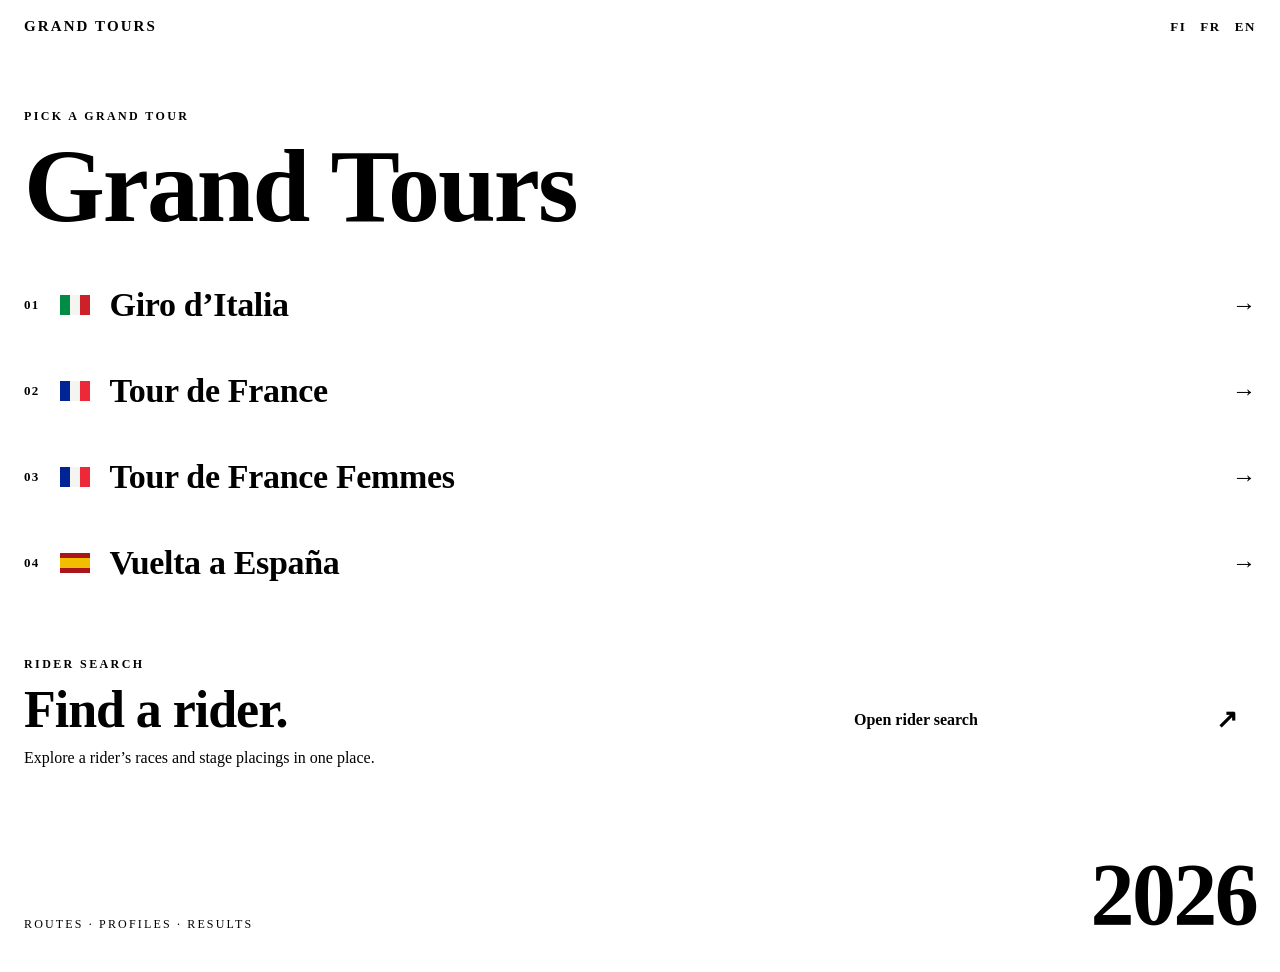
==== index.html @ b92794e0 "Add rider search page and landing entry" ====
<!DOCTYPE html>
<html lang="en">
<head>
<meta charset="UTF-8">
<meta name="viewport" content="width=device-width, initial-scale=1.0">
<meta name="color-scheme" content="light">
<meta name="theme-color" content="#f3f2f2">
<title>Grand Tours 2026</title>
<meta name="description" content="Grand Tours 2026 — valitse kilpailu: Giro d'Italia, Tour de France, Vuelta a España ja Tour de France Femmes. · Pick a Grand Tour: routes, profiles and live results.">
<link rel="canonical" href="https://juusimaa.github.io/Tdf2026/">

<meta property="og:type" content="website">
<meta property="og:site_name" content="Grand Tours 2026">
<meta property="og:title" content="Grand Tours 2026">
<meta property="og:description" content="Pick a Grand Tour: Giro d'Italia, Tour de France, Vuelta a España and Tour de France Femmes.">
<meta property="og:url" content="https://juusimaa.github.io/Tdf2026/">
<meta property="og:locale" content="fi_FI">
<meta property="og:locale:alternate" content="en_GB">
<meta property="og:locale:alternate" content="fr_FR">
<meta name="twitter:card" content="summary">
<meta name="twitter:title" content="Grand Tours 2026">
<meta name="twitter:description" content="Pick a Grand Tour: Giro d'Italia, Tour de France, Vuelta a España and Tour de France Femmes.">

<!-- Favicon: on-theme emblem (gold elevation profile + red KOM dot). -->
<link rel="icon" href="data:image/svg+xml,%3Csvg xmlns='http://www.w3.org/2000/svg' viewBox='0 0 32 32'%3E%3Crect width='32' height='32' rx='6' fill='%231E2A22'/%3E%3Cpath d='M4 23 L11 12 L16 17 L22 7 L28 23 Z' fill='%23C99A2E'/%3E%3Ccircle cx='22' cy='7' r='2.6' fill='%23B23B32'/%3E%3C/svg%3E">

<link rel="preconnect" href="https://fonts.googleapis.com">
<link rel="preconnect" href="https://fonts.gstatic.com" crossorigin>
<link href="https://fonts.googleapis.com/css2?family=Archivo:wght@400;500;600;700&display=swap" rel="stylesheet">

<!-- Modernist design tokens (Grand Tours hub only — see design_handoff_year_selection/). -->
<link rel="stylesheet" href="modernist.css">
<style>
  html,body{margin:0;padding:0;}
  body{min-height:100vh;display:flex;flex-direction:column;}
  a{color:var(--color-text);text-decoration:none;}
  :focus-visible{outline:2px solid var(--color-accent);outline-offset:2px;}

  .gt-header{
    display:flex;flex-wrap:wrap;align-items:center;justify-content:space-between;
    gap:16px;padding:18px 24px;border-bottom:2px solid var(--color-divider);
  }
  .gt-brand{
    font-family:var(--font-heading);font-weight:700;font-size:15px;
    letter-spacing:.14em;text-transform:uppercase;
  }
  .gt-langs{display:flex;gap:14px;}
  .langbtn{
    appearance:none;border:0;background:transparent;cursor:pointer;padding:0;
    font-family:var(--font-heading);font-size:13px;font-weight:600;letter-spacing:.12em;
    color:var(--color-neutral-700);
  }
  .langbtn.active{color:var(--color-accent);}
  .langbtn:hover{color:var(--color-accent-700);}

  main{flex:1;display:flex;flex-direction:column;}

  .gt-hero{padding:56px 24px 28px;display:flex;flex-direction:column;gap:14px;}
  .kicker{
    font-size:12px;font-weight:600;letter-spacing:.2em;text-transform:uppercase;
    color:var(--color-accent-700);
  }
  .gt-hero h1{
    margin:0;font-family:var(--font-heading);font-weight:700;
    font-size:clamp(44px,9vw,104px);line-height:.92;letter-spacing:-.02em;
  }

  .race-list{border-top:2px solid var(--color-divider);}
  .race{
    display:flex;align-items:center;justify-content:space-between;gap:24px;
    padding:24px;border-bottom:2px solid var(--color-divider);
    transition:background 120ms ease;
  }
  .race:hover{background:var(--color-accent-100);}
  .race-left{display:flex;align-items:center;gap:20px;min-width:0;}
  .race-num{
    flex:none;font-family:var(--font-heading);font-size:13px;font-weight:600;
    letter-spacing:.1em;color:var(--color-accent-700);
  }
  .race-flag{flex:none;width:30px;height:20px;}
  .race-name{
    font-family:var(--font-heading);font-size:clamp(20px,3.2vw,34px);
    font-weight:600;letter-spacing:-.01em;
  }
  .race-arrow{flex:none;font-size:24px;line-height:1;color:var(--color-accent-700);}

  .search-section{
    display:grid;grid-template-columns:minmax(0,1fr) minmax(280px,420px);
    align-items:end;gap:32px;padding:48px 24px 56px;
    border-bottom:2px solid var(--color-divider);background:var(--color-surface);
  }
  .search-section h2{
    margin:12px 0 10px;font-family:var(--font-heading);font-weight:700;
    font-size:clamp(28px,5vw,52px);line-height:1;letter-spacing:-.02em;
  }
  .search-section p{max-width:46ch;margin:0;line-height:1.5;color:var(--color-neutral-700);}
  .search-link{
    display:flex;align-items:center;justify-content:space-between;gap:16px;
    min-height:68px;padding:16px 18px;border:2px solid var(--color-text);
    background:var(--color-bg);font-weight:600;transition:background 120ms ease;
  }
  .search-link:hover{background:var(--color-accent-100);}
  .search-link .search-arrow{font-size:26px;line-height:1;color:var(--color-accent-700);}

  @media(max-width:720px){
    .search-section{grid-template-columns:1fr;gap:24px;padding-block:36px 40px;}
  }

  .gt-footer{
    display:flex;align-items:flex-end;justify-content:space-between;gap:24px;
    padding:32px 24px 40px;
  }
  .footer-note{
    font-size:12px;letter-spacing:.18em;text-transform:uppercase;
    color:var(--color-neutral-700);
  }
  .footer-year{
    font-family:var(--font-heading);font-size:clamp(40px,8vw,88px);font-weight:700;
    line-height:.85;letter-spacing:-.03em;color:var(--color-accent);
  }
</style>
</head>
<body>
<header class="gt-header">
  <div class="gt-brand">Grand Tours</div>
  <div class="gt-langs" id="langSel" role="group" aria-label="Kieli / Language">
    <button class="langbtn" data-lang="fi" aria-label="Suomeksi" aria-pressed="false">FI</button>
    <button class="langbtn" data-lang="fr" aria-label="En français" aria-pressed="false">FR</button>
    <button class="langbtn" data-lang="en" aria-label="In English" aria-pressed="false">EN</button>
  </div>
</header>

<main>
  <div class="gt-hero">
    <span class="kicker" id="kicker"></span>
    <h1>Grand Tours</h1>
  </div>

  <!-- Race order per the design: Giro, Tour, Femmes, Vuelta. Links are
       scoped to the 2026 season folder — see design_handoff_year_selection/
       for the (currently hidden) year-picker screen that will front this
       once a second season's pages exist. -->
  <div class="race-list">
    <a class="race" href="2026/giro.html">
      <span class="race-left">
        <span class="race-num">01</span>
        <span class="race-flag" style="background:linear-gradient(to right, #008c45 0 33.33%, #f4f5f0 33.33% 66.66%, #cd212a 66.66% 100%)" aria-hidden="true"></span>
        <span class="race-name">Giro d&rsquo;Italia</span>
      </span>
      <span class="race-arrow">→</span>
    </a>
    <a class="race" href="2026/tdf.html">
      <span class="race-left">
        <span class="race-num">02</span>
        <span class="race-flag" style="background:linear-gradient(to right, #002395 0 33.33%, #f4f5f0 33.33% 66.66%, #ed2939 66.66% 100%)" aria-hidden="true"></span>
        <span class="race-name">Tour de France</span>
      </span>
      <span class="race-arrow">→</span>
    </a>
    <a class="race" href="2026/femmes.html">
      <span class="race-left">
        <span class="race-num">03</span>
        <span class="race-flag" style="background:linear-gradient(to right, #002395 0 33.33%, #f4f5f0 33.33% 66.66%, #ed2939 66.66% 100%)" aria-hidden="true"></span>
        <span class="race-name">Tour de France Femmes</span>
      </span>
      <span class="race-arrow">→</span>
    </a>
    <a class="race" href="2026/vuelta.html">
      <span class="race-left">
        <span class="race-num">04</span>
        <span class="race-flag" style="background:linear-gradient(to bottom, #aa151b 0 25%, #f1bf00 25% 75%, #aa151b 75% 100%)" aria-hidden="true"></span>
        <span class="race-name">Vuelta a España</span>
      </span>
      <span class="race-arrow">→</span>
    </a>
  </div>

  <section class="search-section" aria-labelledby="searchHeading">
    <div>
      <span class="kicker" id="searchKicker"></span>
      <h2 id="searchHeading"></h2>
      <p id="searchDescription"></p>
    </div>
    <a class="search-link" href="riders.html">
      <span id="searchLinkText"></span>
      <span class="search-arrow" aria-hidden="true">↗</span>
    </a>
  </section>
</main>

<footer class="gt-footer">
  <span class="footer-note" id="footerNote"></span>
  <span class="footer-year">2026</span>
</footer>

<script>
/* Language preference is shared with the individual tour pages via the same
   localStorage key, so a visitor's choice carries across the whole site. */
const LANG_KEY = 'tdf2026-lang';

const STRINGS = {
  fi: {
    kicker: 'Valitse kilpailu',
    searchKicker: 'Kuljettajahaku',
    searchHeading: 'Etsi ajaja.',
    searchDescription: 'Tutki ajajan kilpailuja ja etappisijoituksia yhdessä paikassa.',
    searchLink: 'Avaa ajajahaku',
    footer: 'Reitit · profiilit · tulokset',
  },
  en: {
    kicker: 'Pick a Grand Tour',
    searchKicker: 'Rider search',
    searchHeading: 'Find a rider.',
    searchDescription: 'Explore a rider’s races and stage placings in one place.',
    searchLink: 'Open rider search',
    footer: 'Routes · profiles · results',
  },
  fr: {
    kicker: 'Choisissez une course',
    searchKicker: 'Recherche de coureurs',
    searchHeading: 'Trouvez un coureur.',
    searchDescription: 'Explorez ses courses et ses classements d’étape au même endroit.',
    searchLink: 'Ouvrir la recherche',
    footer: 'Parcours · profils · résultats',
  },
};

function detectLang(){
  try {
    const saved = localStorage.getItem(LANG_KEY);
    if(saved==='fi' || saved==='en' || saved==='fr') return saved;
  } catch (e) {}
  const nav = (navigator.language||'en').toLowerCase();
  if(nav.startsWith('fi')) return 'fi';
  if(nav.startsWith('fr')) return 'fr';
  return 'en';
}
let lang = detectLang();
function t(key){
  const v = STRINGS[lang][key];
  return v !== undefined ? v : STRINGS.en[key];
}

function render(){
  document.getElementById('kicker').textContent = t('kicker');
  document.getElementById('searchKicker').textContent = t('searchKicker');
  document.getElementById('searchHeading').textContent = t('searchHeading');
  document.getElementById('searchDescription').textContent = t('searchDescription');
  document.getElementById('searchLinkText').textContent = t('searchLink');
  document.getElementById('footerNote').textContent = t('footer');
  document.querySelectorAll('#langSel .langbtn').forEach(b=>{
    const active = b.dataset.lang===lang;
    b.classList.toggle('active', active);
    b.setAttribute('aria-pressed', active ? 'true' : 'false');
  });
  document.documentElement.lang = lang;
}

document.querySelectorAll('#langSel .langbtn').forEach(btn=>{
  btn.addEventListener('click', ()=>{
    lang = btn.dataset.lang;
    try { localStorage.setItem(LANG_KEY, lang); } catch (e) {}
    render();
  });
});

render();
</script>
<script data-goatcounter="https://grandtours.goatcounter.com/count"
        async src="//gc.zgo.at/count.js"></script>
</body>
</html>
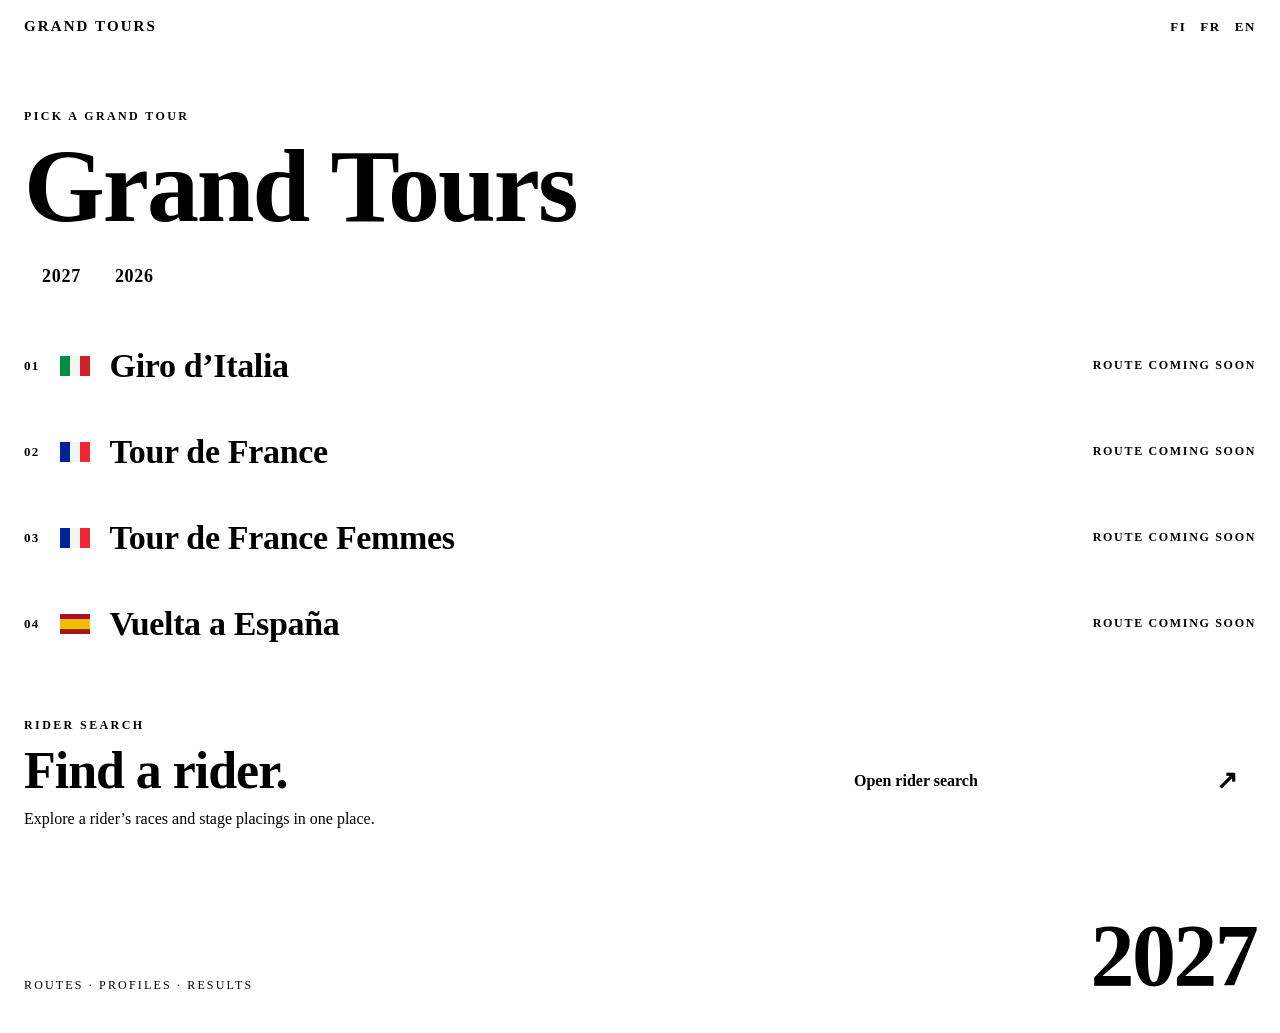
==== commit 540df3b9: "Add landing-page year picker defaulting to 2027 Race list is now built from a SEASONS config. 2026 l" ====
--- a/index.html
+++ b/index.html
@@ -83,6 +83,24 @@
     font-weight:600;letter-spacing:-.01em;
   }
   .race-arrow{flex:none;font-size:24px;line-height:1;color:var(--color-accent-700);}
+  /* A season's race whose route isn't published yet: listed, not linked. */
+  .race.is-upcoming{cursor:default;}
+  .race.is-upcoming:hover{background:transparent;}
+  .race.is-upcoming .race-name{color:var(--color-neutral-700);}
+  .race-status{
+    flex:none;font-size:12px;font-weight:600;letter-spacing:.14em;
+    text-transform:uppercase;color:var(--color-neutral-700);text-align:right;
+  }
+
+  .gt-years{display:flex;flex-wrap:wrap;gap:0;margin-top:10px;}
+  .yearbtn{
+    appearance:none;cursor:pointer;margin:0 -2px 0 0;padding:8px 18px;
+    border:2px solid var(--color-text);background:var(--color-bg);color:var(--color-text);
+    font-family:var(--font-heading);font-size:18px;font-weight:700;letter-spacing:.04em;
+    transition:background 120ms ease;
+  }
+  .yearbtn:hover{background:var(--color-accent-100);}
+  .yearbtn.active{background:var(--color-text);color:var(--color-bg);}
 
   .search-section{
     display:grid;grid-template-columns:minmax(0,1fr) minmax(280px,420px);
@@ -134,13 +152,13 @@
   <div class="gt-hero">
     <span class="kicker" id="kicker"></span>
     <h1>Grand Tours</h1>
+    <div class="gt-years" id="yearSel" role="group" aria-label="Vuosi / Year"></div>
   </div>
 
-  <!-- Race order per the design: Giro, Tour, Femmes, Vuelta. Links are
-       scoped to the 2026 season folder — see design_handoff_year_selection/
-       for the (currently hidden) year-picker screen that will front this
-       once a second season's pages exist. -->
-  <div class="race-list">
+  <!-- Race order per the design: Giro, Tour, Femmes, Vuelta. This static
+       2026 list is the no-JS fallback; the script below rebuilds it for the
+       selected season from SEASONS. -->
+  <div class="race-list" id="raceList">
     <a class="race" href="2026/giro.html">
       <span class="race-left">
         <span class="race-num">01</span>
@@ -190,7 +208,7 @@
 
 <footer class="gt-footer">
   <span class="footer-note" id="footerNote"></span>
-  <span class="footer-year">2026</span>
+  <span class="footer-year" id="footerYear">2026</span>
 </footer>
 
 <script>
@@ -206,6 +224,7 @@
     searchDescription: 'Tutki ajajan kilpailuja ja etappisijoituksia yhdessä paikassa.',
     searchLink: 'Avaa ajajahaku',
     footer: 'Reitit · profiilit · tulokset',
+    upcoming: 'Reitti tulossa',
   },
   en: {
     kicker: 'Pick a Grand Tour',
@@ -214,6 +233,7 @@
     searchDescription: 'Explore a rider’s races and stage placings in one place.',
     searchLink: 'Open rider search',
     footer: 'Routes · profiles · results',
+    upcoming: 'Route coming soon',
   },
   fr: {
     kicker: 'Choisissez une course',
@@ -222,8 +242,43 @@
     searchDescription: 'Explorez ses courses et ses classements d’étape au même endroit.',
     searchLink: 'Ouvrir la recherche',
     footer: 'Parcours · profils · résultats',
+    upcoming: 'Parcours à venir',
   },
 };
+
+/* Seasons, newest first. A race with `page` links to <year>/<page>; one
+   without is listed as "route coming soon". To publish a race, add its
+   <year>/<race>.html and set `page` here. */
+const RACES = {
+  giro: { name: 'Giro d’Italia', flag: 'linear-gradient(to right, #008c45 0 33.33%, #f4f5f0 33.33% 66.66%, #cd212a 66.66% 100%)' },
+  tdf: { name: 'Tour de France', flag: 'linear-gradient(to right, #002395 0 33.33%, #f4f5f0 33.33% 66.66%, #ed2939 66.66% 100%)' },
+  femmes: { name: 'Tour de France Femmes', flag: 'linear-gradient(to right, #002395 0 33.33%, #f4f5f0 33.33% 66.66%, #ed2939 66.66% 100%)' },
+  vuelta: { name: 'Vuelta a España', flag: 'linear-gradient(to bottom, #aa151b 0 25%, #f1bf00 25% 75%, #aa151b 75% 100%)' },
+};
+const SEASONS = [
+  { year: '2027', races: [{ id: 'giro' }, { id: 'tdf' }, { id: 'femmes' }, { id: 'vuelta' }] },
+  { year: '2026', races: [
+    { id: 'giro', page: 'giro.html' },
+    { id: 'tdf', page: 'tdf.html' },
+    { id: 'femmes', page: 'femmes.html' },
+    { id: 'vuelta', page: 'vuelta.html' },
+  ] },
+];
+const DEFAULT_YEAR = '2027';
+const YEAR_KEY = 'gt-year';
+
+/* ?year= wins (shareable links), then the visitor's last pick, then the default. */
+function detectYear(){
+  const valid = (y) => SEASONS.some((s) => s.year === y);
+  const param = new URLSearchParams(location.search).get('year');
+  if(valid(param)) return param;
+  try {
+    const saved = localStorage.getItem(YEAR_KEY);
+    if(valid(saved)) return saved;
+  } catch (e) {}
+  return DEFAULT_YEAR;
+}
+let year = detectYear();
 
 function detectLang(){
   try {
@@ -241,7 +296,61 @@
   return v !== undefined ? v : STRINGS.en[key];
 }
 
+function renderYears(){
+  const sel = document.getElementById('yearSel');
+  sel.replaceChildren(...SEASONS.map((s) => {
+    const b = document.createElement('button');
+    b.className = 'yearbtn' + (s.year === year ? ' active' : '');
+    b.dataset.year = s.year;
+    b.textContent = s.year;
+    b.setAttribute('aria-pressed', s.year === year ? 'true' : 'false');
+    b.addEventListener('click', () => {
+      year = s.year;
+      try { localStorage.setItem(YEAR_KEY, year); } catch (e) {}
+      render();
+    });
+    return b;
+  }));
+}
+
+function renderRaces(){
+  const season = SEASONS.find((s) => s.year === year);
+  document.getElementById('raceList').replaceChildren(...season.races.map((r, i) => {
+    const race = RACES[r.id];
+    const row = document.createElement(r.page ? 'a' : 'div');
+    row.className = 'race' + (r.page ? '' : ' is-upcoming');
+    if(r.page) row.href = `${season.year}/${r.page}`;
+    const left = document.createElement('span');
+    left.className = 'race-left';
+    const num = document.createElement('span');
+    num.className = 'race-num';
+    num.textContent = String(i + 1).padStart(2, '0');
+    const flag = document.createElement('span');
+    flag.className = 'race-flag';
+    flag.style.background = race.flag;
+    flag.setAttribute('aria-hidden', 'true');
+    const name = document.createElement('span');
+    name.className = 'race-name';
+    name.textContent = race.name;
+    left.append(num, flag, name);
+    const end = document.createElement('span');
+    if(r.page){
+      end.className = 'race-arrow';
+      end.textContent = '→';
+    } else {
+      end.className = 'race-status';
+      end.textContent = t('upcoming');
+    }
+    row.append(left, end);
+    return row;
+  }));
+}
+
 function render(){
+  renderYears();
+  renderRaces();
+  document.getElementById('footerYear').textContent = year;
+  document.title = `Grand Tours ${year}`;
   document.getElementById('kicker').textContent = t('kicker');
   document.getElementById('searchKicker').textContent = t('searchKicker');
   document.getElementById('searchHeading').textContent = t('searchHeading');
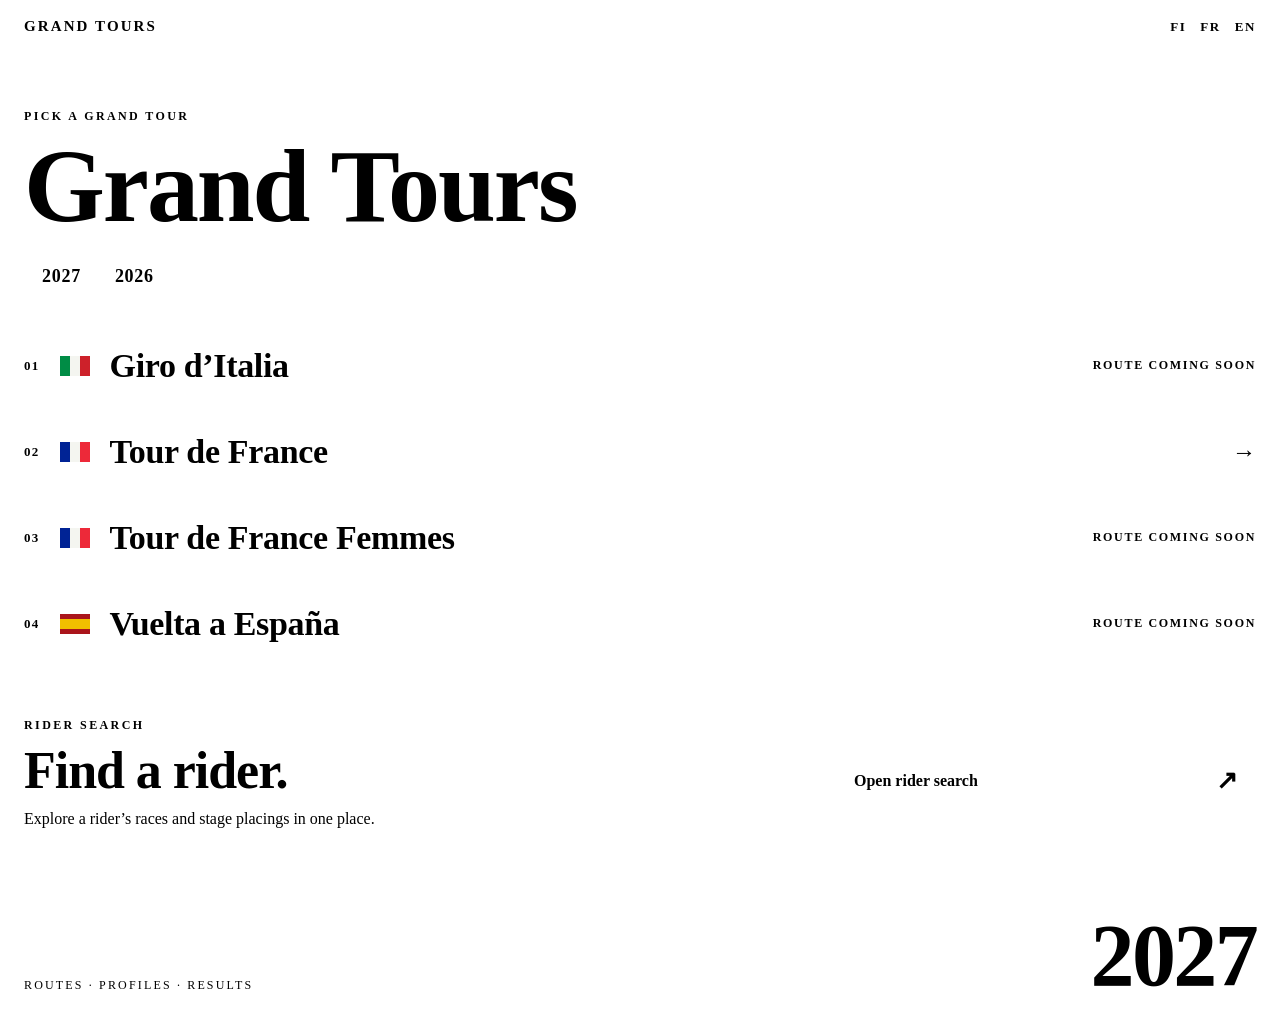
==== commit 5efa2d00: "Add 2027 Tour de France page with Grand Départ stages 1–3 Stages, distances, elevation gain, profile" ====
--- a/index.html
+++ b/index.html
@@ -256,7 +256,7 @@
   vuelta: { name: 'Vuelta a España', flag: 'linear-gradient(to bottom, #aa151b 0 25%, #f1bf00 25% 75%, #aa151b 75% 100%)' },
 };
 const SEASONS = [
-  { year: '2027', races: [{ id: 'giro' }, { id: 'tdf' }, { id: 'femmes' }, { id: 'vuelta' }] },
+  { year: '2027', races: [{ id: 'giro' }, { id: 'tdf', page: 'tdf.html' }, { id: 'femmes' }, { id: 'vuelta' }] },
   { year: '2026', races: [
     { id: 'giro', page: 'giro.html' },
     { id: 'tdf', page: 'tdf.html' },
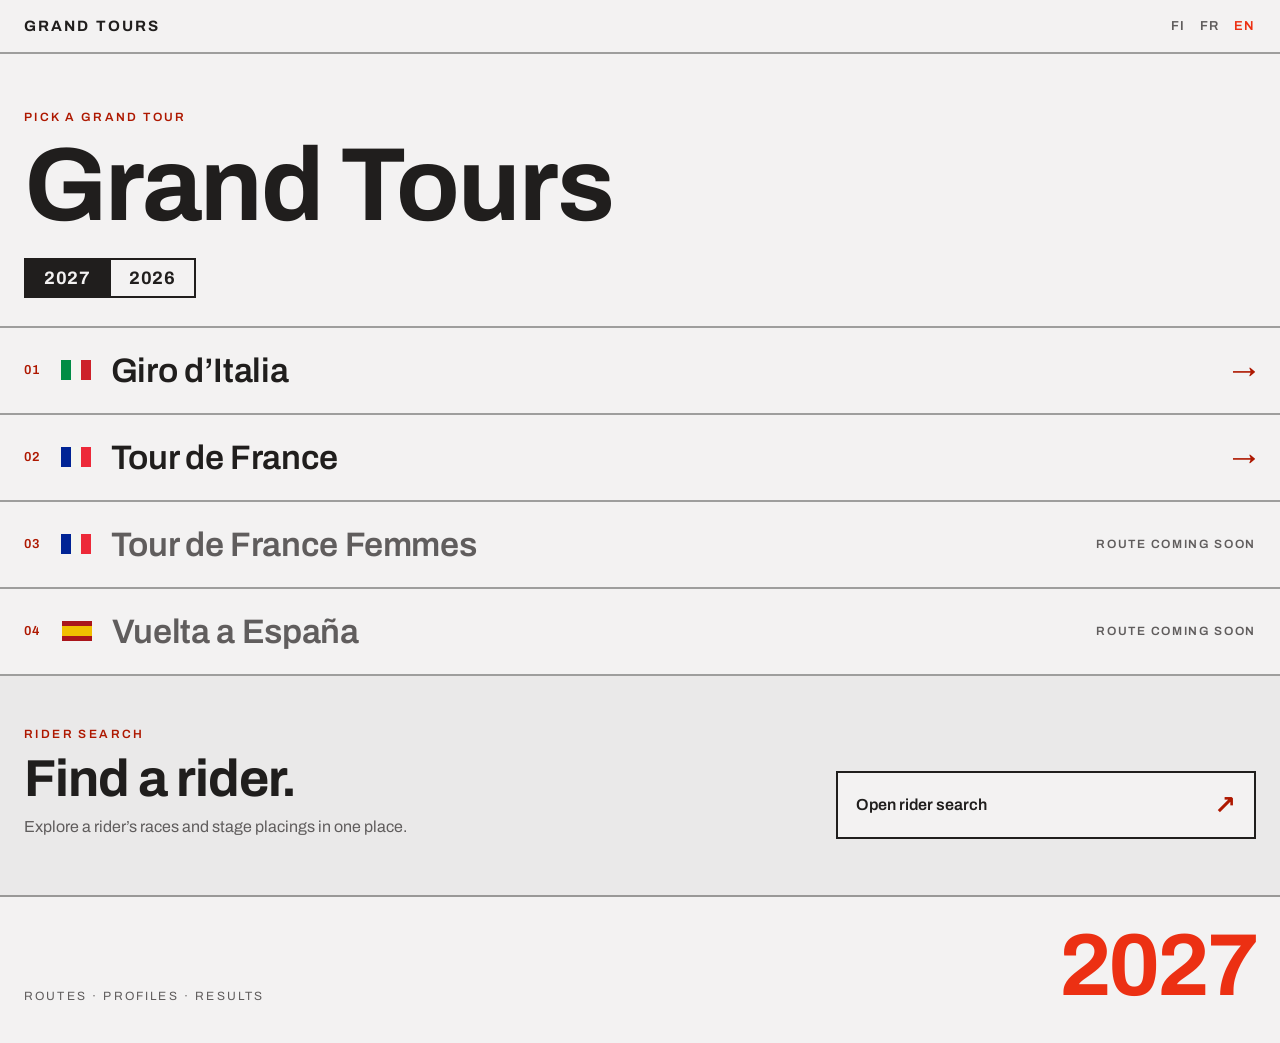
==== commit 8b5df1d6: "Add Giro d'Italia 2027 route page - 2027/giro.html: all 21 stages (8-30 May 2027, Trieste to Rome), " ====
--- a/index.html
+++ b/index.html
@@ -256,7 +256,7 @@
   vuelta: { name: 'Vuelta a España', flag: 'linear-gradient(to bottom, #aa151b 0 25%, #f1bf00 25% 75%, #aa151b 75% 100%)' },
 };
 const SEASONS = [
-  { year: '2027', races: [{ id: 'giro' }, { id: 'tdf', page: 'tdf.html' }, { id: 'femmes' }, { id: 'vuelta' }] },
+  { year: '2027', races: [{ id: 'giro', page: 'giro.html' }, { id: 'tdf', page: 'tdf.html' }, { id: 'femmes' }, { id: 'vuelta' }] },
   { year: '2026', races: [
     { id: 'giro', page: 'giro.html' },
     { id: 'tdf', page: 'tdf.html' },
--- a/modernist.css
+++ b/modernist.css
@@ -0,0 +1,59 @@
+/* ============================================================================
+   Modernist — design tokens for the Grand Tours "Modernist" pages
+   (index.html, tdf2026.html). Ported from design_handoff_grand_tours_hub/ and
+   design_handoff_tdf2026/ (design/modernist-styles.css, identical in both).
+   ============================================================================ */
+
+:root {
+  --color-bg: #f3f2f2;
+  --color-surface: #eae9e9;
+  --color-text: #201e1d;
+  --color-accent: #ec3013;
+  --color-divider: color-mix(in srgb, #201e1d 40%, transparent);
+
+  --color-neutral-100: #f8f4f4;
+  --color-neutral-200: #eae7e7;
+  --color-neutral-300: #d7d3d3;
+  --color-neutral-400: #bab6b6;
+  --color-neutral-500: #9b9797;
+  --color-neutral-600: #7d7979;
+  --color-neutral-700: #605d5d;
+  --color-neutral-800: #444141;
+  --color-neutral-900: #2d2b2b;
+
+  --color-accent-100: #fff2ef;
+  --color-accent-200: #ffe0d9;
+  --color-accent-300: #ffc4b8;
+  --color-accent-400: #ff9783;
+  --color-accent-500: #ff563c;
+  --color-accent-600: #dd2b0f;
+  --color-accent-700: #ae1800;
+  --color-accent-800: #7c1405;
+  --color-accent-900: #4d170e;
+
+  --font-heading: 'Archivo', system-ui, sans-serif;
+  --font-body: 'Archivo', system-ui, sans-serif;
+
+  --space-1: 4px;
+  --space-2: 8px;
+  --space-3: 12px;
+  --space-4: 16px;
+  --space-6: 24px;
+  --space-8: 32px;
+
+  --radius-sm: 0px;
+  --radius-md: 0px;
+  --radius-lg: 0px;
+}
+
+*,
+*::before,
+*::after {
+  box-sizing: border-box;
+}
+body {
+  margin: 0;
+  background: var(--color-bg);
+  color: var(--color-text);
+  font-family: var(--font-body);
+}
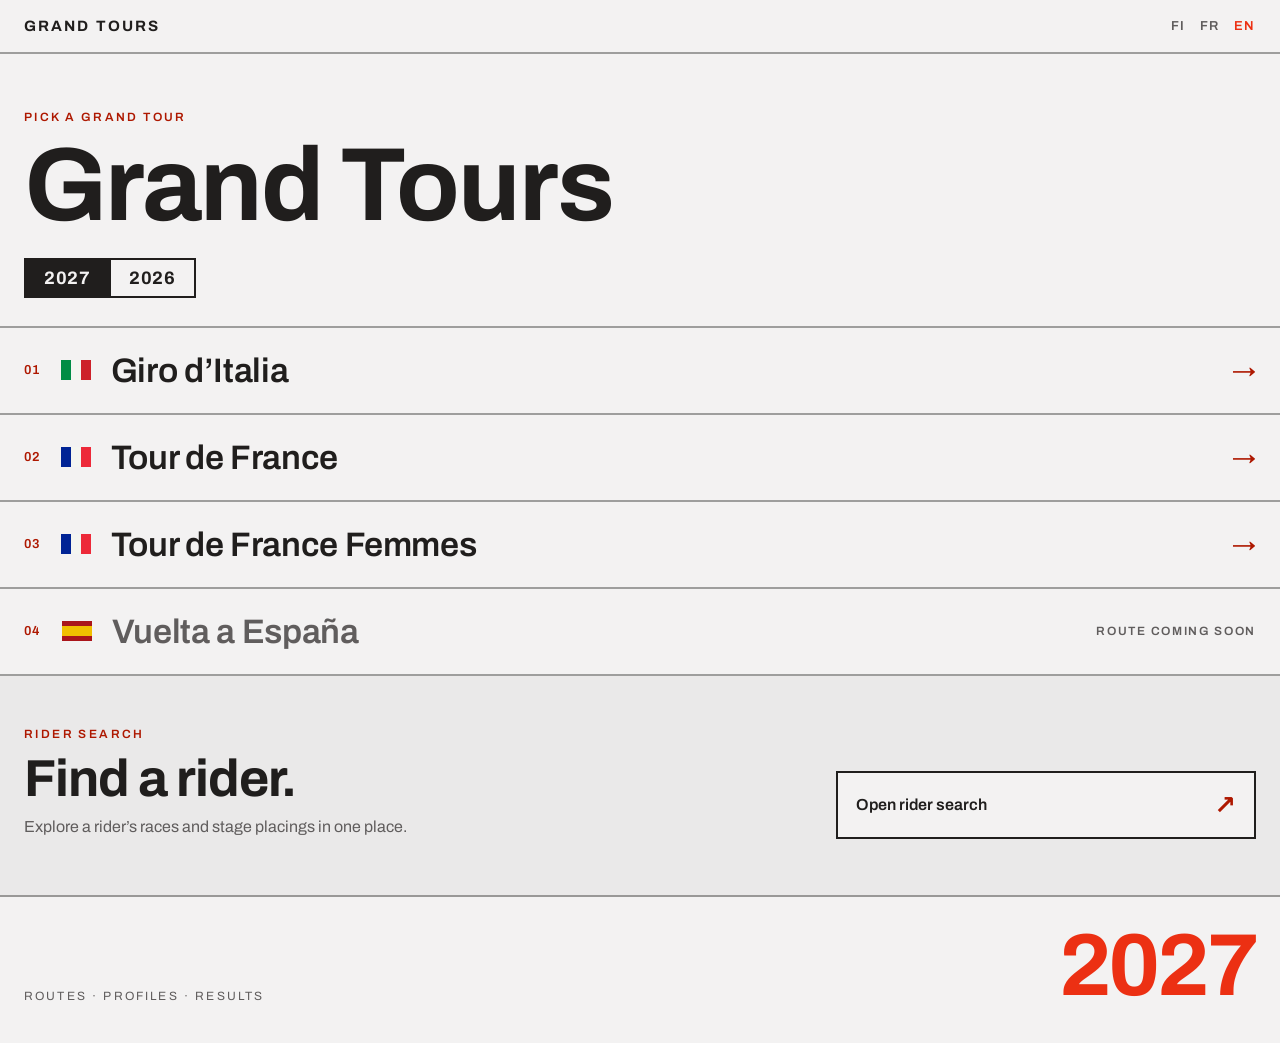
==== commit d92ffa29: "Tour de France 2027: full route; add Tour de France Femmes 2027 page - 2027/tdf.html: all 21 stages " ====
--- a/index.html
+++ b/index.html
@@ -256,7 +256,7 @@
   vuelta: { name: 'Vuelta a España', flag: 'linear-gradient(to bottom, #aa151b 0 25%, #f1bf00 25% 75%, #aa151b 75% 100%)' },
 };
 const SEASONS = [
-  { year: '2027', races: [{ id: 'giro', page: 'giro.html' }, { id: 'tdf', page: 'tdf.html' }, { id: 'femmes' }, { id: 'vuelta' }] },
+  { year: '2027', races: [{ id: 'giro', page: 'giro.html' }, { id: 'tdf', page: 'tdf.html' }, { id: 'femmes', page: 'femmes.html' }, { id: 'vuelta' }] },
   { year: '2026', races: [
     { id: 'giro', page: 'giro.html' },
     { id: 'tdf', page: 'tdf.html' },
